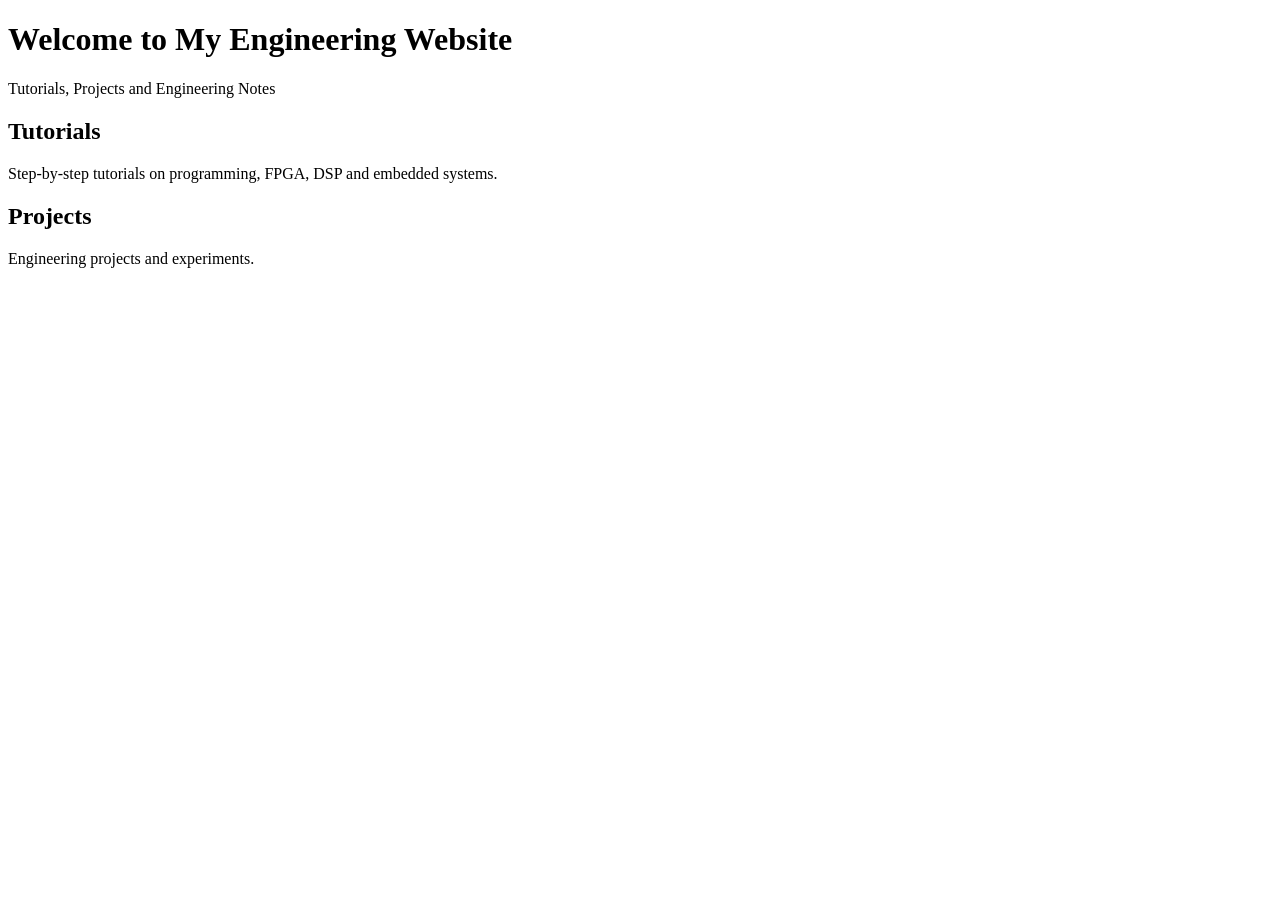
==== index.html @ 35a6f6f3 "Create index.html" ====
<!DOCTYPE html>
<html>

<head>
    <title>My Engineering Website</title>
</head>

<body>

    <h1>Welcome to My Engineering Website</h1>

    <p>
        Tutorials, Projects and Engineering Notes
    </p>

    <h2>Tutorials</h2>

    <p>
        Step-by-step tutorials on programming,
        FPGA, DSP and embedded systems.
    </p>

    <h2>Projects</h2>

    <p>
        Engineering projects and experiments.
    </p>

</body>

</html>
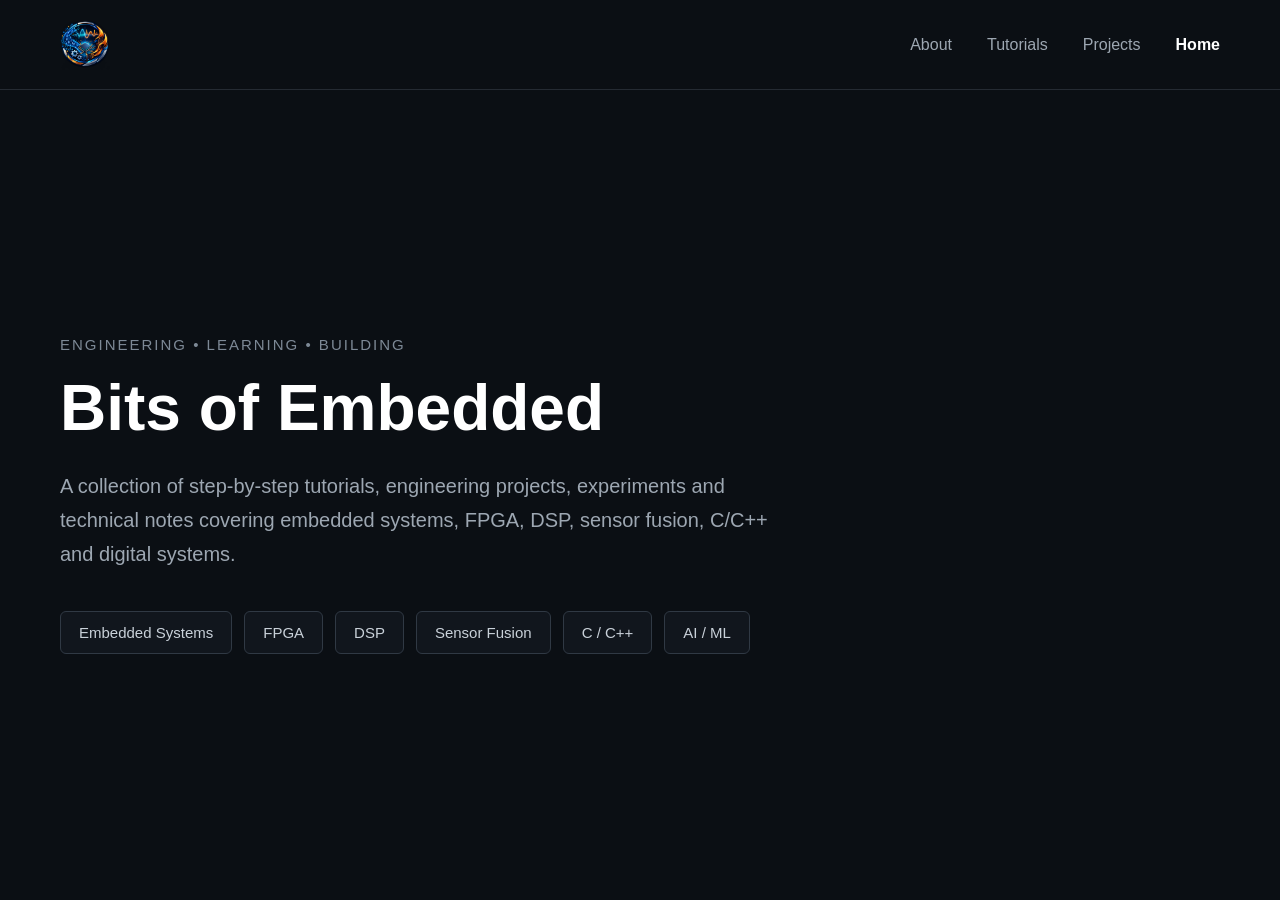
==== commit 03f2b933: "Update index.html" ====
--- a/index.html
+++ b/index.html
@@ -1,30 +1,514 @@
 <!DOCTYPE html>
-<html>
+<html lang="en">
 
 <head>
-    <title>My Engineering Website</title>
+
+    <!-- Basic page information -->
+    <meta charset="UTF-8">
+
+    <!-- Makes the website responsive on phones/tablets -->
+    <meta name="viewport" content="width=device-width, initial-scale=1.0">
+
+    <!-- Browser tab title -->
+    <title>Bits of Embedded</title>
+
+
+    <style>
+
+        /* =========================================
+           RESET
+           ========================================= */
+
+        * {
+            margin: 0;
+            padding: 0;
+            box-sizing: border-box;
+        }
+
+
+        /* =========================================
+           BODY
+           ========================================= */
+
+        body {
+
+            font-family: Arial, Helvetica, sans-serif;
+
+            background-color: #0b0f14;
+
+            color: #e6edf3;
+
+            min-height: 100vh;
+        }
+
+
+        /* =========================================
+           HEADER
+           ========================================= */
+
+        header {
+
+            width: 100%;
+
+            height: 90px;
+
+            display: flex;
+
+            align-items: center;
+
+            justify-content: space-between;
+
+            padding: 0 60px;
+
+            background-color: #0b0f14;
+
+            border-bottom: 1px solid #252b33;
+        }
+
+
+        /* =========================================
+           LOGO
+           ========================================= */
+
+        .logo {
+
+            display: flex;
+
+            align-items: center;
+        }
+
+
+        .logo img {
+
+            height: 50px;
+
+            width: auto;
+
+            display: block;
+        }
+
+
+        /* =========================================
+           NAVIGATION
+           ========================================= */
+
+        nav {
+
+            display: flex;
+
+            align-items: center;
+
+            gap: 35px;
+        }
+
+
+        nav a {
+
+            text-decoration: none;
+
+            color: #9da7b2;
+
+            font-size: 16px;
+
+            font-weight: 500;
+
+            transition: color 0.2s ease;
+        }
+
+
+        /* Navigation hover */
+
+        nav a:hover {
+
+            color: #ffffff;
+        }
+
+
+        /* Current page */
+
+        nav a.active {
+
+            color: #ffffff;
+
+            font-weight: 600;
+        }
+
+
+        /* =========================================
+           HOME SECTION
+           ========================================= */
+
+        .home {
+
+            min-height: calc(100vh - 90px);
+
+            display: flex;
+
+            align-items: center;
+
+            padding: 80px 60px;
+        }
+
+
+        /* =========================================
+           HOME CONTENT
+           ========================================= */
+
+        .home-content {
+
+            max-width: 900px;
+        }
+
+
+        /* =========================================
+           SMALL INTRO TEXT
+           ========================================= */
+
+        .welcome {
+
+            font-size: 15px;
+
+            letter-spacing: 2px;
+
+            text-transform: uppercase;
+
+            color: #7d8996;
+
+            margin-bottom: 20px;
+        }
+
+
+        /* =========================================
+           MAIN TITLE
+           ========================================= */
+
+        .home h1 {
+
+            font-size: 64px;
+
+            line-height: 1.1;
+
+            color: #ffffff;
+
+            margin-bottom: 25px;
+        }
+
+
+        /* =========================================
+           DESCRIPTION
+           ========================================= */
+
+        .home-description {
+
+            max-width: 720px;
+
+            font-size: 20px;
+
+            line-height: 1.7;
+
+            color: #9da7b2;
+
+            margin-bottom: 40px;
+        }
+
+
+        /* =========================================
+           TOPIC SECTION
+           ========================================= */
+
+        .topics {
+
+            display: flex;
+
+            flex-wrap: wrap;
+
+            gap: 12px;
+        }
+
+
+        /* =========================================
+           TOPIC CARDS
+           ========================================= */
+
+        .topic {
+
+            padding: 12px 18px;
+
+            border: 1px solid #303944;
+
+            border-radius: 6px;
+
+            background-color: #11161d;
+
+            color: #c9d1d9;
+
+            font-size: 15px;
+
+            transition:
+                border-color 0.2s ease,
+                background-color 0.2s ease;
+        }
+
+
+        /* Topic hover */
+
+        .topic:hover {
+
+            border-color: #596575;
+
+            background-color: #161d26;
+        }
+
+
+        /* =========================================
+           MOBILE / TABLET
+           ========================================= */
+
+        @media (max-width: 768px) {
+
+
+            /* Header */
+
+            header {
+
+                height: auto;
+
+                padding: 25px;
+
+                flex-direction: column;
+
+                gap: 25px;
+            }
+
+
+            /* Logo */
+
+            .logo img {
+
+                height: 45px;
+            }
+
+
+            /* Navigation */
+
+            nav {
+
+                gap: 20px;
+
+                flex-wrap: wrap;
+
+                justify-content: center;
+            }
+
+
+            nav a {
+
+                font-size: 15px;
+            }
+
+
+            /* Home */
+
+            .home {
+
+                min-height: calc(100vh - 150px);
+
+                padding: 60px 25px;
+
+                align-items: flex-start;
+            }
+
+
+            /* Main heading */
+
+            .home h1 {
+
+                font-size: 44px;
+            }
+
+
+            /* Description */
+
+            .home-description {
+
+                font-size: 17px;
+            }
+
+        }
+
+
+    </style>
+
 </head>
 
+
 <body>
 
-    <h1>Welcome to My Engineering Website</h1>
-
-    <p>
-        Tutorials, Projects and Engineering Notes
-    </p>
-
-    <h2>Tutorials</h2>
-
-    <p>
-        Step-by-step tutorials on programming,
-        FPGA, DSP and embedded systems.
-    </p>
-
-    <h2>Projects</h2>
-
-    <p>
-        Engineering projects and experiments.
-    </p>
+
+    <!-- =========================================
+         HEADER
+         ========================================= -->
+
+    <header>
+
+
+        <!-- =====================================
+             LOGO
+             ===================================== -->
+
+        <div class="logo">
+
+            <!--
+                logo.png is in the same folder
+                as index.html
+            -->
+
+            <img
+                src="logo.png"
+                alt="Bits of Embedded Logo"
+            >
+
+        </div>
+
+
+
+        <!-- =====================================
+             NAVIGATION
+             ===================================== -->
+
+        <nav>
+
+            <!-- About -->
+            <a href="about.html">
+                About
+            </a>
+
+
+            <!-- Tutorials -->
+            <a href="tutorials.html">
+                Tutorials
+            </a>
+
+
+            <!-- Projects -->
+            <a href="projects.html">
+                Projects
+            </a>
+
+
+            <!-- Home -->
+            <a href="index.html" class="active">
+                Home
+            </a>
+
+        </nav>
+
+
+    </header>
+
+
+
+    <!-- =========================================
+         HOME PAGE
+         ========================================= -->
+
+    <main class="home">
+
+
+        <div class="home-content">
+
+
+            <!-- Small introduction -->
+
+            <div class="welcome">
+
+                ENGINEERING • LEARNING • BUILDING
+
+            </div>
+
+
+
+            <!-- Main title -->
+
+            <h1>
+
+                Bits of Embedded
+
+            </h1>
+
+
+
+            <!-- Description -->
+
+            <p class="home-description">
+
+                A collection of step-by-step tutorials,
+                engineering projects, experiments and
+                technical notes covering embedded systems,
+                FPGA, DSP, sensor fusion, C/C++ and
+                digital systems.
+
+            </p>
+
+
+
+            <!-- =====================================
+                 TOPICS
+                 ===================================== -->
+
+            <div class="topics">
+
+
+                <div class="topic">
+
+                    Embedded Systems
+
+                </div>
+
+
+                <div class="topic">
+
+                    FPGA
+
+                </div>
+
+
+                <div class="topic">
+
+                    DSP
+
+                </div>
+
+
+                <div class="topic">
+
+                    Sensor Fusion
+
+                </div>
+
+
+                <div class="topic">
+
+                    C / C++
+
+                </div>
+
+
+                <div class="topic">
+
+                    AI / ML
+
+                </div>
+
+
+            </div>
+
+
+        </div>
+
+
+    </main>
+
 
 </body>
 
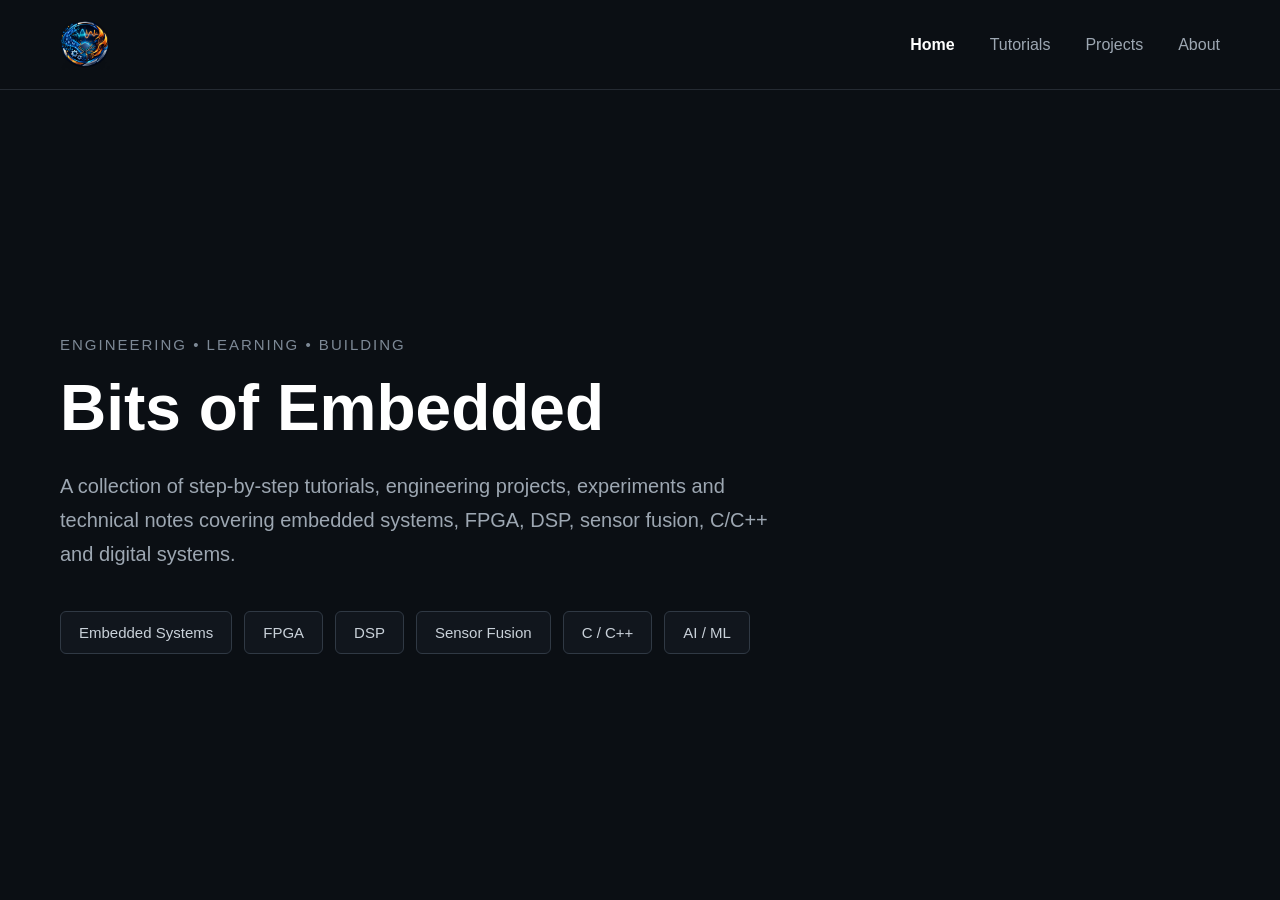
==== commit 0e5a7ddb: "Update index.html" ====
--- a/index.html
+++ b/index.html
@@ -378,27 +378,33 @@
 
         <nav>
 
-            <!-- About -->
-            <a href="about.html">
-                About
+
+
+
+
+
+
+
+
+
+            <!-- Home -->
+            <a href="index.html" class="active">
+                Home
             </a>
-
 
             <!-- Tutorials -->
             <a href="tutorials.html">
                 Tutorials
             </a>
 
-
             <!-- Projects -->
             <a href="projects.html">
                 Projects
             </a>
 
-
-            <!-- Home -->
-            <a href="index.html" class="active">
-                Home
+            <!-- About -->
+            <a href="about.html">
+                About
             </a>
 
         </nav>
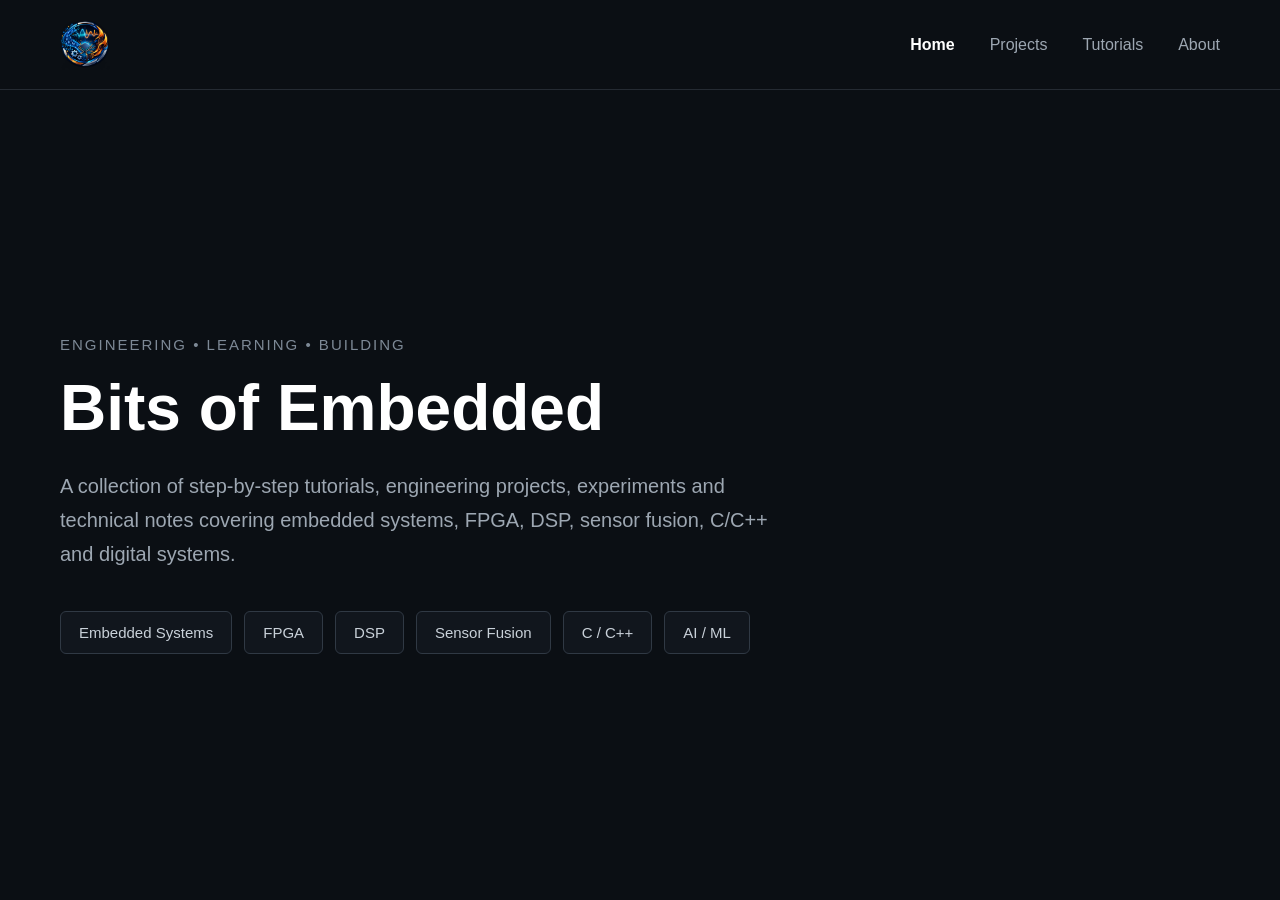
==== commit 22cf6111: "Update index.html" ====
--- a/index.html
+++ b/index.html
@@ -378,29 +378,23 @@
 
         <nav>
 
-
-
-
-
-
-
-
-
-
             <!-- Home -->
             <a href="index.html" class="active">
                 Home
             </a>
 
+
+            <!-- Projects -->
+            <a href="projects.html">
+                Projects
+            </a>
+
+
             <!-- Tutorials -->
             <a href="tutorials.html">
                 Tutorials
             </a>
 
-            <!-- Projects -->
-            <a href="projects.html">
-                Projects
-            </a>
 
             <!-- About -->
             <a href="about.html">
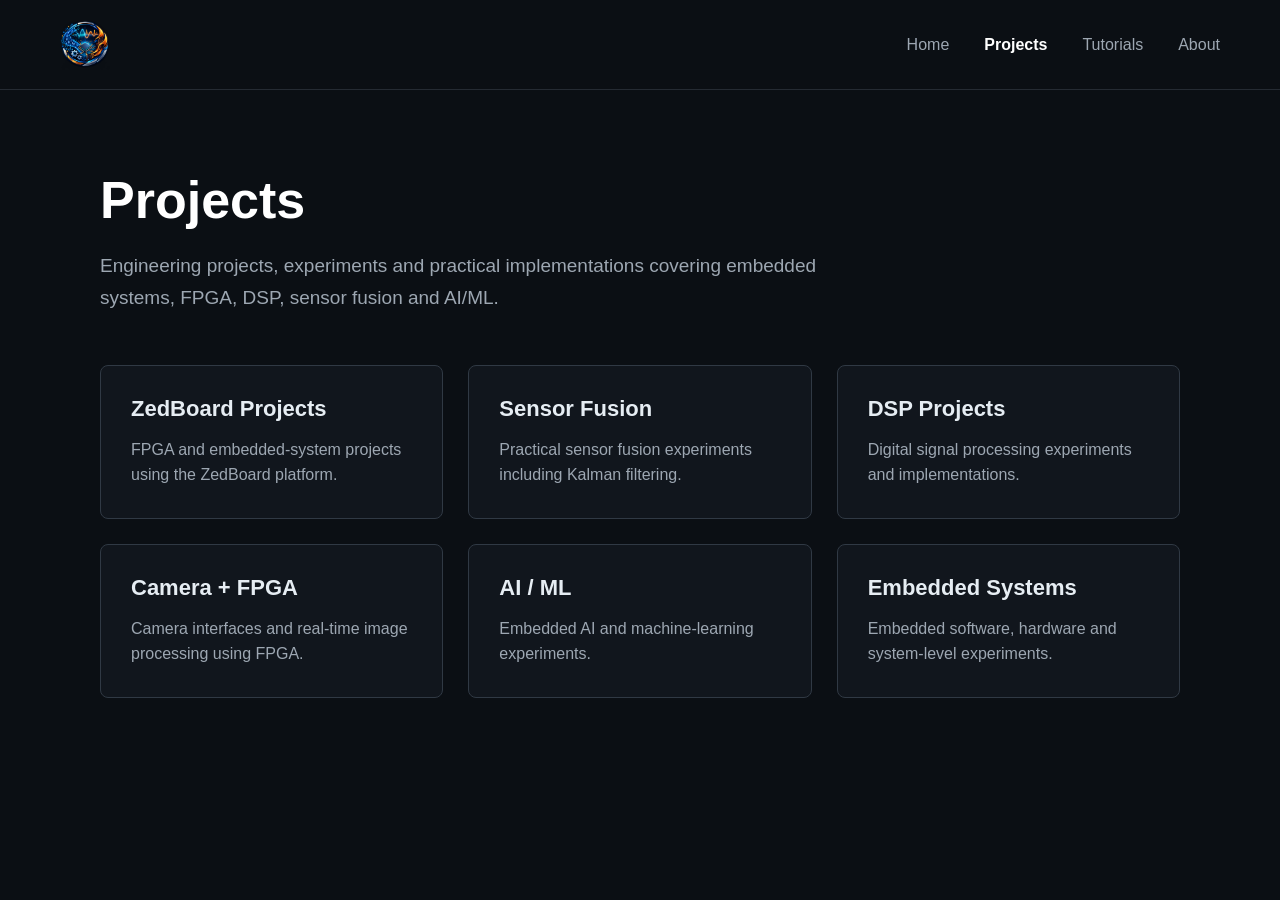
==== commit 4ff11f77: "Update index.html" ====
--- a/index.html
+++ b/index.html
@@ -3,21 +3,13 @@
 
 <head>
 
-    <!-- Basic page information -->
     <meta charset="UTF-8">
 
-    <!-- Makes the website responsive on phones/tablets -->
     <meta name="viewport" content="width=device-width, initial-scale=1.0">
 
-    <!-- Browser tab title -->
-    <title>Bits of Embedded</title>
-
+    <title>Projects | Bits of Embedded</title>
 
     <style>
-
-        /* =========================================
-           RESET
-           ========================================= */
 
         * {
             margin: 0;
@@ -25,317 +17,134 @@
             box-sizing: border-box;
         }
 
-
-        /* =========================================
-           BODY
-           ========================================= */
-
         body {
-
             font-family: Arial, Helvetica, sans-serif;
-
             background-color: #0b0f14;
-
             color: #e6edf3;
-
             min-height: 100vh;
         }
 
-
-        /* =========================================
-           HEADER
-           ========================================= */
-
         header {
-
             width: 100%;
-
             height: 90px;
 
             display: flex;
-
             align-items: center;
-
             justify-content: space-between;
 
             padding: 0 60px;
 
-            background-color: #0b0f14;
-
             border-bottom: 1px solid #252b33;
         }
 
-
-        /* =========================================
-           LOGO
-           ========================================= */
-
-        .logo {
-
+        .logo img {
+            height: 50px;
+            width: auto;
+            display: block;
+        }
+
+        nav {
             display: flex;
-
             align-items: center;
-        }
-
-
-        .logo img {
-
-            height: 50px;
-
-            width: auto;
-
-            display: block;
-        }
-
-
-        /* =========================================
-           NAVIGATION
-           ========================================= */
-
-        nav {
-
-            display: flex;
-
-            align-items: center;
-
             gap: 35px;
         }
 
-
         nav a {
-
             text-decoration: none;
-
             color: #9da7b2;
-
             font-size: 16px;
-
             font-weight: 500;
-
-            transition: color 0.2s ease;
-        }
-
-
-        /* Navigation hover */
+        }
 
         nav a:hover {
-
             color: #ffffff;
         }
 
-
-        /* Current page */
-
         nav a.active {
-
             color: #ffffff;
-
             font-weight: 600;
         }
 
-
-        /* =========================================
-           HOME SECTION
-           ========================================= */
-
-        .home {
-
-            min-height: calc(100vh - 90px);
-
-            display: flex;
-
-            align-items: center;
-
+        .page {
             padding: 80px 60px;
-        }
-
-
-        /* =========================================
-           HOME CONTENT
-           ========================================= */
-
-        .home-content {
-
-            max-width: 900px;
-        }
-
-
-        /* =========================================
-           SMALL INTRO TEXT
-           ========================================= */
-
-        .welcome {
-
-            font-size: 15px;
-
-            letter-spacing: 2px;
-
-            text-transform: uppercase;
-
-            color: #7d8996;
-
+            max-width: 1200px;
+            margin: auto;
+        }
+
+        .page h1 {
+            font-size: 52px;
             margin-bottom: 20px;
-        }
-
-
-        /* =========================================
-           MAIN TITLE
-           ========================================= */
-
-        .home h1 {
-
-            font-size: 64px;
-
-            line-height: 1.1;
-
             color: #ffffff;
-
-            margin-bottom: 25px;
-        }
-
-
-        /* =========================================
-           DESCRIPTION
-           ========================================= */
-
-        .home-description {
-
-            max-width: 720px;
-
-            font-size: 20px;
-
+        }
+
+        .page-intro {
+            color: #9da7b2;
+            font-size: 19px;
             line-height: 1.7;
-
+            max-width: 750px;
+            margin-bottom: 50px;
+        }
+
+        .projects {
+            display: grid;
+            grid-template-columns: repeat(3, 1fr);
+            gap: 25px;
+        }
+
+        .project {
+            padding: 30px;
+
+            background-color: #11161d;
+
+            border: 1px solid #303944;
+
+            border-radius: 8px;
+
+            transition: 0.2s;
+        }
+
+        .project:hover {
+            border-color: #596575;
+            transform: translateY(-3px);
+        }
+
+        .project h2 {
+            font-size: 22px;
+            margin-bottom: 15px;
+        }
+
+        .project p {
             color: #9da7b2;
-
-            margin-bottom: 40px;
-        }
-
-
-        /* =========================================
-           TOPIC SECTION
-           ========================================= */
-
-        .topics {
-
-            display: flex;
-
-            flex-wrap: wrap;
-
-            gap: 12px;
-        }
-
-
-        /* =========================================
-           TOPIC CARDS
-           ========================================= */
-
-        .topic {
-
-            padding: 12px 18px;
-
-            border: 1px solid #303944;
-
-            border-radius: 6px;
-
-            background-color: #11161d;
-
-            color: #c9d1d9;
-
-            font-size: 15px;
-
-            transition:
-                border-color 0.2s ease,
-                background-color 0.2s ease;
-        }
-
-
-        /* Topic hover */
-
-        .topic:hover {
-
-            border-color: #596575;
-
-            background-color: #161d26;
-        }
-
-
-        /* =========================================
-           MOBILE / TABLET
-           ========================================= */
-
-        @media (max-width: 768px) {
-
-
-            /* Header */
+            line-height: 1.6;
+        }
+
+        @media (max-width: 800px) {
 
             header {
-
                 height: auto;
-
                 padding: 25px;
-
                 flex-direction: column;
-
                 gap: 25px;
             }
 
-
-            /* Logo */
-
-            .logo img {
-
-                height: 45px;
-            }
-
-
-            /* Navigation */
-
             nav {
-
                 gap: 20px;
-
                 flex-wrap: wrap;
-
                 justify-content: center;
             }
 
-
-            nav a {
-
-                font-size: 15px;
-            }
-
-
-            /* Home */
-
-            .home {
-
-                min-height: calc(100vh - 150px);
-
-                padding: 60px 25px;
-
-                align-items: flex-start;
-            }
-
-
-            /* Main heading */
-
-            .home h1 {
-
-                font-size: 44px;
-            }
-
-
-            /* Description */
-
-            .home-description {
-
-                font-size: 17px;
-            }
-
-        }
-
+            .page {
+                padding: 50px 25px;
+            }
+
+            .page h1 {
+                font-size: 42px;
+            }
+
+            .projects {
+                grid-template-columns: 1fr;
+            }
+        }
 
     </style>
 
@@ -345,169 +154,147 @@
 <body>
 
 
-    <!-- =========================================
-         HEADER
-         ========================================= -->
-
-    <header>
-
-
-        <!-- =====================================
-             LOGO
-             ===================================== -->
-
-        <div class="logo">
-
-            <!--
-                logo.png is in the same folder
-                as index.html
-            -->
-
-            <img
-                src="logo.png"
-                alt="Bits of Embedded Logo"
-            >
-
-        </div>
-
-
-
-        <!-- =====================================
-             NAVIGATION
-             ===================================== -->
-
-        <nav>
-
-            <!-- Home -->
-            <a href="index.html" class="active">
-                Home
-            </a>
-
-
-            <!-- Projects -->
-            <a href="projects.html">
-                Projects
-            </a>
-
-
-            <!-- Tutorials -->
-            <a href="tutorials.html">
-                Tutorials
-            </a>
-
-
-            <!-- About -->
-            <a href="about.html">
-                About
-            </a>
-
-        </nav>
-
-
-    </header>
-
-
-
-    <!-- =========================================
-         HOME PAGE
-         ========================================= -->
-
-    <main class="home">
-
-
-        <div class="home-content">
-
-
-            <!-- Small introduction -->
-
-            <div class="welcome">
-
-                ENGINEERING • LEARNING • BUILDING
-
-            </div>
-
-
-
-            <!-- Main title -->
-
-            <h1>
-
-                Bits of Embedded
-
-            </h1>
-
-
-
-            <!-- Description -->
-
-            <p class="home-description">
-
-                A collection of step-by-step tutorials,
-                engineering projects, experiments and
-                technical notes covering embedded systems,
-                FPGA, DSP, sensor fusion, C/C++ and
-                digital systems.
-
-            </p>
-
-
-
-            <!-- =====================================
-                 TOPICS
-                 ===================================== -->
-
-            <div class="topics">
-
-
-                <div class="topic">
-
-                    Embedded Systems
-
-                </div>
-
-
-                <div class="topic">
-
-                    FPGA
-
-                </div>
-
-
-                <div class="topic">
-
-                    DSP
-
-                </div>
-
-
-                <div class="topic">
-
-                    Sensor Fusion
-
-                </div>
-
-
-                <div class="topic">
-
-                    C / C++
-
-                </div>
-
-
-                <div class="topic">
-
-                    AI / ML
-
-                </div>
-
-
-            </div>
-
-
-        </div>
-
-
-    </main>
+<header>
+
+    <div class="logo">
+
+        <img
+            src="logo.png"
+            alt="Bits of Embedded Logo"
+        >
+
+    </div>
+
+
+    <nav>
+
+        <a href="index.html">
+            Home
+        </a>
+
+        <a href="projects.html" class="active">
+            Projects
+        </a>
+
+        <a href="tutorials.html">
+            Tutorials
+        </a>
+
+        <a href="about.html">
+            About
+        </a>
+
+    </nav>
+
+</header>
+
+
+
+<main class="page">
+
+    <h1>
+        Projects
+    </h1>
+
+    <p class="page-intro">
+
+        Engineering projects, experiments and practical
+        implementations covering embedded systems,
+        FPGA, DSP, sensor fusion and AI/ML.
+
+    </p>
+
+
+    <section class="projects">
+
+
+        <div class="project">
+
+            <h2>
+                ZedBoard Projects
+            </h2>
+
+            <p>
+                FPGA and embedded-system projects using
+                the ZedBoard platform.
+            </p>
+
+        </div>
+
+
+        <div class="project">
+
+            <h2>
+                Sensor Fusion
+            </h2>
+
+            <p>
+                Practical sensor fusion experiments
+                including Kalman filtering.
+            </p>
+
+        </div>
+
+
+        <div class="project">
+
+            <h2>
+                DSP Projects
+            </h2>
+
+            <p>
+                Digital signal processing experiments
+                and implementations.
+            </p>
+
+        </div>
+
+
+        <div class="project">
+
+            <h2>
+                Camera + FPGA
+            </h2>
+
+            <p>
+                Camera interfaces and real-time image
+                processing using FPGA.
+            </p>
+
+        </div>
+
+
+        <div class="project">
+
+            <h2>
+                AI / ML
+            </h2>
+
+            <p>
+                Embedded AI and machine-learning
+                experiments.
+            </p>
+
+        </div>
+
+
+        <div class="project">
+
+            <h2>
+                Embedded Systems
+            </h2>
+
+            <p>
+                Embedded software, hardware and
+                system-level experiments.
+            </p>
+
+        </div>
+
+
+    </section>
+
+</main>
 
 
 </body>
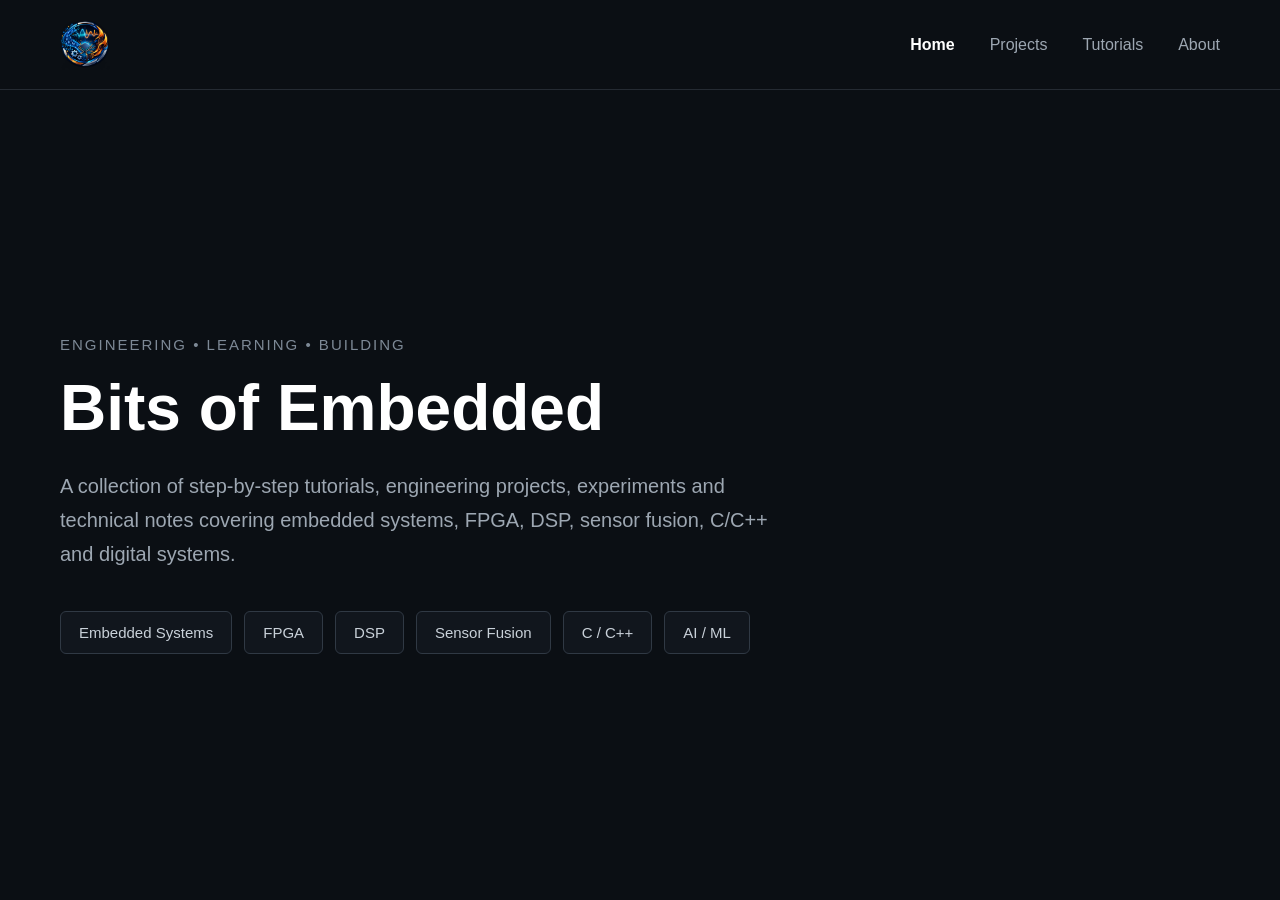
==== commit 5cf9ff09: "Update index.html" ====
--- a/index.html
+++ b/index.html
@@ -7,9 +7,14 @@
 
     <meta name="viewport" content="width=device-width, initial-scale=1.0">
 
-    <title>Projects | Bits of Embedded</title>
+    <title>Bits of Embedded</title>
+
 
     <style>
+
+        /* =========================================
+           RESET
+           ========================================= */
 
         * {
             margin: 0;
@@ -17,133 +22,275 @@
             box-sizing: border-box;
         }
 
+
+        /* =========================================
+           BODY
+           ========================================= */
+
         body {
             font-family: Arial, Helvetica, sans-serif;
+
             background-color: #0b0f14;
+
             color: #e6edf3;
+
             min-height: 100vh;
         }
+
+
+        /* =========================================
+           HEADER
+           ========================================= */
 
         header {
             width: 100%;
+
             height: 90px;
 
             display: flex;
+
             align-items: center;
+
             justify-content: space-between;
 
             padding: 0 60px;
 
+            background-color: #0b0f14;
+
             border-bottom: 1px solid #252b33;
         }
+
+
+        /* =========================================
+           LOGO
+           ========================================= */
+
+        .logo {
+            display: flex;
+
+            align-items: center;
+        }
+
 
         .logo img {
             height: 50px;
+
             width: auto;
+
             display: block;
         }
+
+
+        /* =========================================
+           NAVIGATION
+           ========================================= */
 
         nav {
             display: flex;
+
             align-items: center;
+
             gap: 35px;
         }
+
 
         nav a {
             text-decoration: none;
+
             color: #9da7b2;
+
             font-size: 16px;
+
             font-weight: 500;
-        }
+
+            transition: color 0.2s ease;
+        }
+
 
         nav a:hover {
             color: #ffffff;
         }
 
+
+        /* Active Home */
+
         nav a.active {
             color: #ffffff;
+
             font-weight: 600;
         }
 
-        .page {
+
+        /* =========================================
+           HOME SECTION
+           ========================================= */
+
+        .home {
+            min-height: calc(100vh - 90px);
+
+            display: flex;
+
+            align-items: center;
+
             padding: 80px 60px;
-            max-width: 1200px;
-            margin: auto;
-        }
-
-        .page h1 {
-            font-size: 52px;
+        }
+
+
+        /* =========================================
+           HOME CONTENT
+           ========================================= */
+
+        .home-content {
+            max-width: 900px;
+        }
+
+
+        /* =========================================
+           SMALL INTRODUCTION
+           ========================================= */
+
+        .welcome {
+            font-size: 15px;
+
+            letter-spacing: 2px;
+
+            text-transform: uppercase;
+
+            color: #7d8996;
+
             margin-bottom: 20px;
+        }
+
+
+        /* =========================================
+           MAIN TITLE
+           ========================================= */
+
+        .home h1 {
+            font-size: 64px;
+
+            line-height: 1.1;
+
             color: #ffffff;
-        }
-
-        .page-intro {
+
+            margin-bottom: 25px;
+        }
+
+
+        /* =========================================
+           DESCRIPTION
+           ========================================= */
+
+        .home-description {
+            max-width: 720px;
+
+            font-size: 20px;
+
+            line-height: 1.7;
+
             color: #9da7b2;
-            font-size: 19px;
-            line-height: 1.7;
-            max-width: 750px;
-            margin-bottom: 50px;
-        }
-
-        .projects {
-            display: grid;
-            grid-template-columns: repeat(3, 1fr);
-            gap: 25px;
-        }
-
-        .project {
-            padding: 30px;
+
+            margin-bottom: 40px;
+        }
+
+
+        /* =========================================
+           TOPICS
+           ========================================= */
+
+        .topics {
+            display: flex;
+
+            flex-wrap: wrap;
+
+            gap: 12px;
+        }
+
+
+        /* =========================================
+           TOPIC CARDS
+           ========================================= */
+
+        .topic {
+            padding: 12px 18px;
+
+            border: 1px solid #303944;
+
+            border-radius: 6px;
 
             background-color: #11161d;
 
-            border: 1px solid #303944;
-
-            border-radius: 8px;
-
-            transition: 0.2s;
-        }
-
-        .project:hover {
+            color: #c9d1d9;
+
+            font-size: 15px;
+
+            transition:
+                border-color 0.2s ease,
+                background-color 0.2s ease;
+        }
+
+
+        .topic:hover {
             border-color: #596575;
-            transform: translateY(-3px);
-        }
-
-        .project h2 {
-            font-size: 22px;
-            margin-bottom: 15px;
-        }
-
-        .project p {
-            color: #9da7b2;
-            line-height: 1.6;
-        }
-
-        @media (max-width: 800px) {
+
+            background-color: #161d26;
+        }
+
+
+        /* =========================================
+           MOBILE / TABLET
+           ========================================= */
+
+        @media (max-width: 768px) {
 
             header {
                 height: auto;
+
                 padding: 25px;
+
                 flex-direction: column;
+
                 gap: 25px;
             }
+
+
+            .logo img {
+                height: 45px;
+            }
+
 
             nav {
                 gap: 20px;
+
                 flex-wrap: wrap;
+
                 justify-content: center;
             }
 
-            .page {
-                padding: 50px 25px;
-            }
-
-            .page h1 {
-                font-size: 42px;
-            }
-
-            .projects {
-                grid-template-columns: 1fr;
-            }
+
+            nav a {
+                font-size: 15px;
+            }
+
+
+            .home {
+                min-height: calc(100vh - 150px);
+
+                padding: 60px 25px;
+
+                align-items: flex-start;
+            }
+
+
+            .home h1 {
+                font-size: 44px;
+            }
+
+
+            .home-description {
+                font-size: 17px;
+            }
+
         }
 
     </style>
@@ -154,147 +301,149 @@
 <body>
 
 
-<header>
-
-    <div class="logo">
-
-        <img
-            src="logo.png"
-            alt="Bits of Embedded Logo"
-        >
-
-    </div>
-
-
-    <nav>
-
-        <a href="index.html">
-            Home
-        </a>
-
-        <a href="projects.html" class="active">
-            Projects
-        </a>
-
-        <a href="tutorials.html">
-            Tutorials
-        </a>
-
-        <a href="about.html">
-            About
-        </a>
-
-    </nav>
-
-</header>
-
-
-
-<main class="page">
-
-    <h1>
-        Projects
-    </h1>
-
-    <p class="page-intro">
-
-        Engineering projects, experiments and practical
-        implementations covering embedded systems,
-        FPGA, DSP, sensor fusion and AI/ML.
-
-    </p>
-
-
-    <section class="projects">
-
-
-        <div class="project">
-
-            <h2>
-                ZedBoard Projects
-            </h2>
-
-            <p>
-                FPGA and embedded-system projects using
-                the ZedBoard platform.
+    <!-- =========================================
+         HEADER
+         ========================================= -->
+
+    <header>
+
+
+        <!-- LOGO -->
+
+        <div class="logo">
+
+            <img
+                src="logo.png"
+                alt="Bits of Embedded Logo"
+            >
+
+        </div>
+
+
+        <!-- NAVIGATION -->
+
+        <nav>
+
+            <!-- HOME -->
+
+            <a
+                href="index.html"
+                class="active"
+            >
+                Home
+            </a>
+
+
+            <!-- PROJECTS -->
+
+            <a href="projects.html">
+                Projects
+            </a>
+
+
+            <!-- TUTORIALS -->
+
+            <a href="tutorials.html">
+                Tutorials
+            </a>
+
+
+            <!-- ABOUT -->
+
+            <a href="about.html">
+                About
+            </a>
+
+        </nav>
+
+    </header>
+
+
+    <!-- =========================================
+         HOME PAGE
+         ========================================= -->
+
+    <main class="home">
+
+
+        <div class="home-content">
+
+
+            <!-- INTRODUCTION -->
+
+            <div class="welcome">
+
+                ENGINEERING • LEARNING • BUILDING
+
+            </div>
+
+
+            <!-- MAIN TITLE -->
+
+            <h1>
+
+                Bits of Embedded
+
+            </h1>
+
+
+            <!-- DESCRIPTION -->
+
+            <p class="home-description">
+
+                A collection of step-by-step tutorials,
+                engineering projects, experiments and
+                technical notes covering embedded systems,
+                FPGA, DSP, sensor fusion, C/C++ and
+                digital systems.
+
             </p>
 
+
+            <!-- =====================================
+                 TOPICS
+                 ===================================== -->
+
+            <div class="topics">
+
+
+                <div class="topic">
+                    Embedded Systems
+                </div>
+
+
+                <div class="topic">
+                    FPGA
+                </div>
+
+
+                <div class="topic">
+                    DSP
+                </div>
+
+
+                <div class="topic">
+                    Sensor Fusion
+                </div>
+
+
+                <div class="topic">
+                    C / C++
+                </div>
+
+
+                <div class="topic">
+                    AI / ML
+                </div>
+
+
+            </div>
+
+
         </div>
 
 
-        <div class="project">
-
-            <h2>
-                Sensor Fusion
-            </h2>
-
-            <p>
-                Practical sensor fusion experiments
-                including Kalman filtering.
-            </p>
-
-        </div>
-
-
-        <div class="project">
-
-            <h2>
-                DSP Projects
-            </h2>
-
-            <p>
-                Digital signal processing experiments
-                and implementations.
-            </p>
-
-        </div>
-
-
-        <div class="project">
-
-            <h2>
-                Camera + FPGA
-            </h2>
-
-            <p>
-                Camera interfaces and real-time image
-                processing using FPGA.
-            </p>
-
-        </div>
-
-
-        <div class="project">
-
-            <h2>
-                AI / ML
-            </h2>
-
-            <p>
-                Embedded AI and machine-learning
-                experiments.
-            </p>
-
-        </div>
-
-
-        <div class="project">
-
-            <h2>
-                Embedded Systems
-            </h2>
-
-            <p>
-                Embedded software, hardware and
-                system-level experiments.
-            </p>
-
-        </div>
-
-
-    </section>
-
-</main>
+    </main>
 
 
 </body>
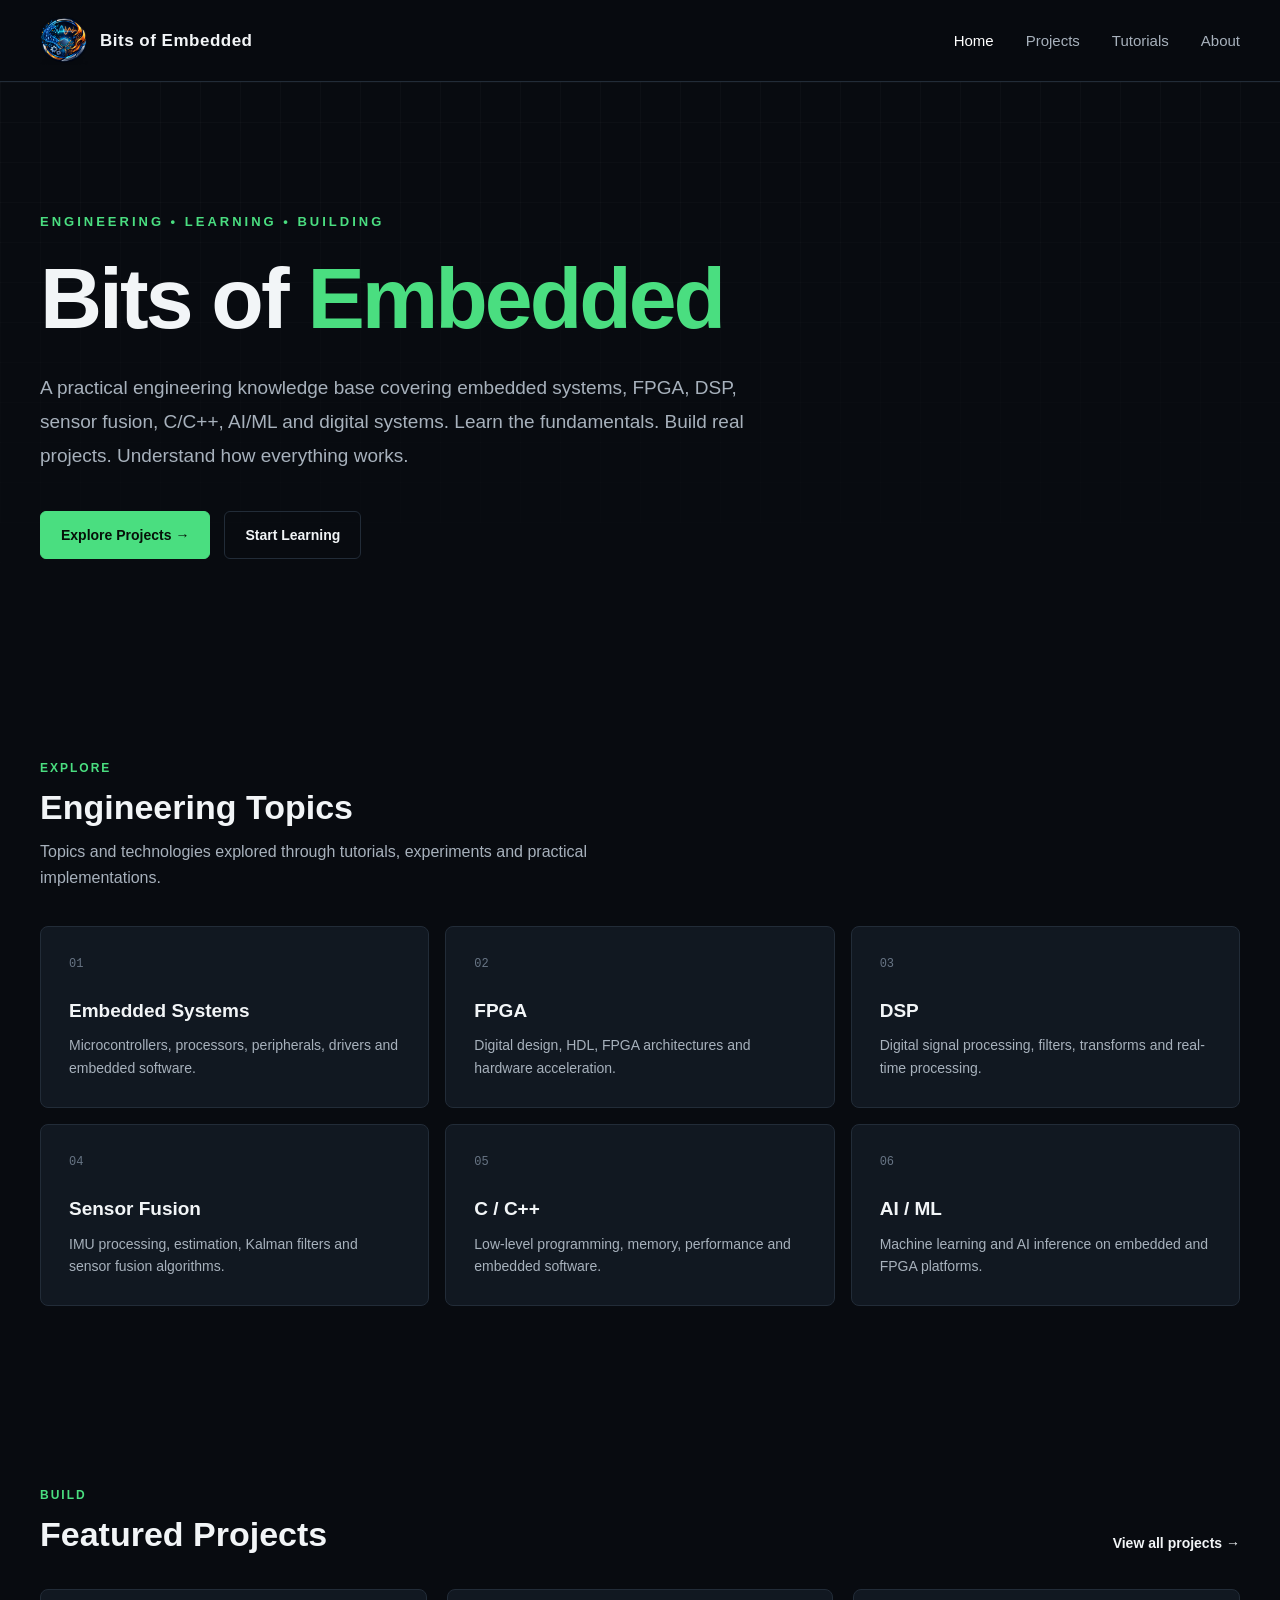
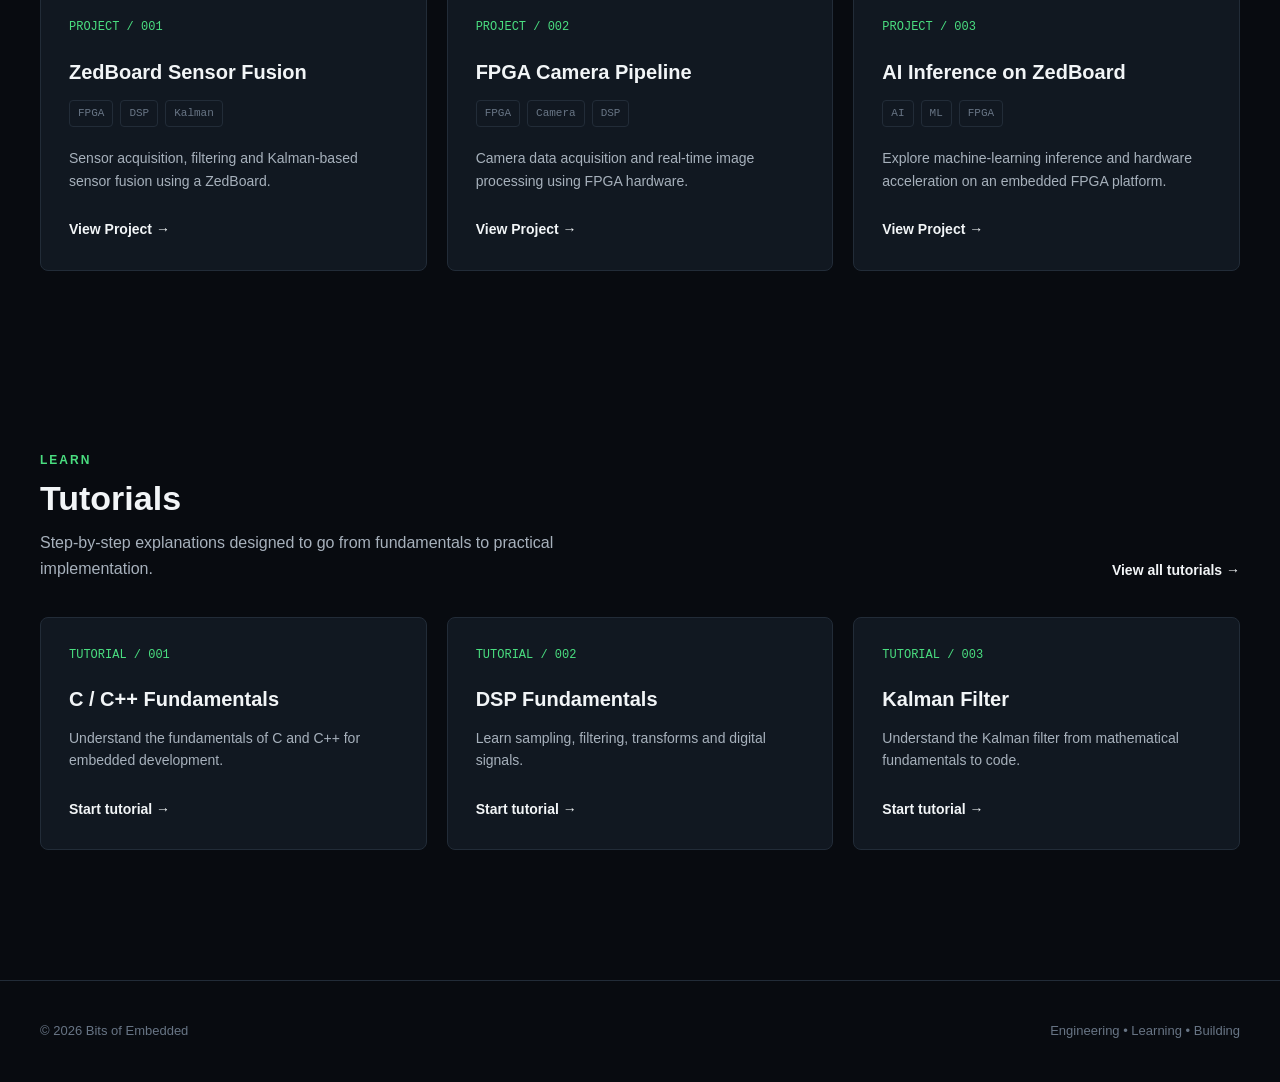
==== commit 12d57414: "Build new website structure and theme" ====
--- a/index.html
+++ b/index.html
@@ -1,299 +1,22 @@
 <!DOCTYPE html>
+
 <html lang="en">
 
 <head>
 
     <meta charset="UTF-8">
 
-    <meta name="viewport" content="width=device-width, initial-scale=1.0">
+    <meta
+        name="viewport"
+        content="width=device-width, initial-scale=1.0"
+    >
 
     <title>Bits of Embedded</title>
 
-
-    <style>
-
-        /* =========================================
-           RESET
-           ========================================= */
-
-        * {
-            margin: 0;
-            padding: 0;
-            box-sizing: border-box;
-        }
-
-
-        /* =========================================
-           BODY
-           ========================================= */
-
-        body {
-            font-family: Arial, Helvetica, sans-serif;
-
-            background-color: #0b0f14;
-
-            color: #e6edf3;
-
-            min-height: 100vh;
-        }
-
-
-        /* =========================================
-           HEADER
-           ========================================= */
-
-        header {
-            width: 100%;
-
-            height: 90px;
-
-            display: flex;
-
-            align-items: center;
-
-            justify-content: space-between;
-
-            padding: 0 60px;
-
-            background-color: #0b0f14;
-
-            border-bottom: 1px solid #252b33;
-        }
-
-
-        /* =========================================
-           LOGO
-           ========================================= */
-
-        .logo {
-            display: flex;
-
-            align-items: center;
-        }
-
-
-        .logo img {
-            height: 50px;
-
-            width: auto;
-
-            display: block;
-        }
-
-
-        /* =========================================
-           NAVIGATION
-           ========================================= */
-
-        nav {
-            display: flex;
-
-            align-items: center;
-
-            gap: 35px;
-        }
-
-
-        nav a {
-            text-decoration: none;
-
-            color: #9da7b2;
-
-            font-size: 16px;
-
-            font-weight: 500;
-
-            transition: color 0.2s ease;
-        }
-
-
-        nav a:hover {
-            color: #ffffff;
-        }
-
-
-        /* Active Home */
-
-        nav a.active {
-            color: #ffffff;
-
-            font-weight: 600;
-        }
-
-
-        /* =========================================
-           HOME SECTION
-           ========================================= */
-
-        .home {
-            min-height: calc(100vh - 90px);
-
-            display: flex;
-
-            align-items: center;
-
-            padding: 80px 60px;
-        }
-
-
-        /* =========================================
-           HOME CONTENT
-           ========================================= */
-
-        .home-content {
-            max-width: 900px;
-        }
-
-
-        /* =========================================
-           SMALL INTRODUCTION
-           ========================================= */
-
-        .welcome {
-            font-size: 15px;
-
-            letter-spacing: 2px;
-
-            text-transform: uppercase;
-
-            color: #7d8996;
-
-            margin-bottom: 20px;
-        }
-
-
-        /* =========================================
-           MAIN TITLE
-           ========================================= */
-
-        .home h1 {
-            font-size: 64px;
-
-            line-height: 1.1;
-
-            color: #ffffff;
-
-            margin-bottom: 25px;
-        }
-
-
-        /* =========================================
-           DESCRIPTION
-           ========================================= */
-
-        .home-description {
-            max-width: 720px;
-
-            font-size: 20px;
-
-            line-height: 1.7;
-
-            color: #9da7b2;
-
-            margin-bottom: 40px;
-        }
-
-
-        /* =========================================
-           TOPICS
-           ========================================= */
-
-        .topics {
-            display: flex;
-
-            flex-wrap: wrap;
-
-            gap: 12px;
-        }
-
-
-        /* =========================================
-           TOPIC CARDS
-           ========================================= */
-
-        .topic {
-            padding: 12px 18px;
-
-            border: 1px solid #303944;
-
-            border-radius: 6px;
-
-            background-color: #11161d;
-
-            color: #c9d1d9;
-
-            font-size: 15px;
-
-            transition:
-                border-color 0.2s ease,
-                background-color 0.2s ease;
-        }
-
-
-        .topic:hover {
-            border-color: #596575;
-
-            background-color: #161d26;
-        }
-
-
-        /* =========================================
-           MOBILE / TABLET
-           ========================================= */
-
-        @media (max-width: 768px) {
-
-            header {
-                height: auto;
-
-                padding: 25px;
-
-                flex-direction: column;
-
-                gap: 25px;
-            }
-
-
-            .logo img {
-                height: 45px;
-            }
-
-
-            nav {
-                gap: 20px;
-
-                flex-wrap: wrap;
-
-                justify-content: center;
-            }
-
-
-            nav a {
-                font-size: 15px;
-            }
-
-
-            .home {
-                min-height: calc(100vh - 150px);
-
-                padding: 60px 25px;
-
-                align-items: flex-start;
-            }
-
-
-            .home h1 {
-                font-size: 44px;
-            }
-
-
-            .home-description {
-                font-size: 17px;
-            }
-
-        }
-
-    </style>
+    <link
+        rel="stylesheet"
+        href="css/style.css"
+    >
 
 </head>
 
@@ -301,30 +24,33 @@
 <body>
 
 
-    <!-- =========================================
-         HEADER
-         ========================================= -->
-
-    <header>
-
-
-        <!-- LOGO -->
-
-        <div class="logo">
+<!-- =====================================================
+     HEADER
+     ===================================================== -->
+
+<header>
+
+    <div class="container header-inner">
+
+
+        <a
+            href="index.html"
+            class="logo"
+        >
 
             <img
                 src="logo.png"
-                alt="Bits of Embedded Logo"
+                alt="Bits of Embedded"
             >
 
-        </div>
-
-
-        <!-- NAVIGATION -->
+            <span class="logo-text">
+                Bits of Embedded
+            </span>
+
+        </a>
+
 
         <nav>
-
-            <!-- HOME -->
 
             <a
                 href="index.html"
@@ -333,119 +59,601 @@
                 Home
             </a>
 
-
-            <!-- PROJECTS -->
-
             <a href="projects.html">
                 Projects
             </a>
 
-
-            <!-- TUTORIALS -->
-
             <a href="tutorials.html">
                 Tutorials
             </a>
 
-
-            <!-- ABOUT -->
-
             <a href="about.html">
                 About
             </a>
 
         </nav>
 
-    </header>
-
-
-    <!-- =========================================
-         HOME PAGE
-         ========================================= -->
-
-    <main class="home">
-
-
-        <div class="home-content">
-
-
-            <!-- INTRODUCTION -->
-
-            <div class="welcome">
+
+    </div>
+
+</header>
+
+
+
+<!-- =====================================================
+     MAIN
+     ===================================================== -->
+
+<main>
+
+
+<!-- =====================================================
+     HERO
+     ===================================================== -->
+
+<section class="hero">
+
+    <div class="container">
+
+        <div class="hero-content">
+
+
+            <div class="eyebrow">
 
                 ENGINEERING • LEARNING • BUILDING
 
             </div>
 
 
-            <!-- MAIN TITLE -->
-
             <h1>
 
-                Bits of Embedded
+                Bits of
+                <span>Embedded</span>
 
             </h1>
 
 
-            <!-- DESCRIPTION -->
-
-            <p class="home-description">
-
-                A collection of step-by-step tutorials,
-                engineering projects, experiments and
-                technical notes covering embedded systems,
-                FPGA, DSP, sensor fusion, C/C++ and
+            <p class="hero-description">
+
+                A practical engineering knowledge base
+                covering embedded systems, FPGA, DSP,
+                sensor fusion, C/C++, AI/ML and
                 digital systems.
 
+                Learn the fundamentals.
+                Build real projects.
+                Understand how everything works.
+
             </p>
 
 
-            <!-- =====================================
-                 TOPICS
-                 ===================================== -->
-
-            <div class="topics">
-
-
-                <div class="topic">
+            <div class="buttons">
+
+                <a
+                    href="projects.html"
+                    class="btn btn-primary"
+                >
+                    Explore Projects →
+                </a>
+
+
+                <a
+                    href="tutorials.html"
+                    class="btn btn-secondary"
+                >
+                    Start Learning
+                </a>
+
+            </div>
+
+
+        </div>
+
+    </div>
+
+</section>
+
+
+
+<!-- =====================================================
+     TOPICS
+     ===================================================== -->
+
+<section class="section">
+
+    <div class="container">
+
+
+        <div class="section-header">
+
+            <div>
+
+                <div class="section-label">
+                    Explore
+                </div>
+
+                <h2 class="section-title">
+                    Engineering Topics
+                </h2>
+
+                <p class="section-description">
+
+                    Topics and technologies explored
+                    through tutorials, experiments and
+                    practical implementations.
+
+                </p>
+
+            </div>
+
+        </div>
+
+
+
+        <div class="topic-grid">
+
+
+            <div class="topic-card">
+
+                <div class="topic-number">
+                    01
+                </div>
+
+                <h3>
                     Embedded Systems
-                </div>
-
-
-                <div class="topic">
+                </h3>
+
+                <p>
+                    Microcontrollers, processors,
+                    peripherals, drivers and
+                    embedded software.
+                </p>
+
+            </div>
+
+
+            <div class="topic-card">
+
+                <div class="topic-number">
+                    02
+                </div>
+
+                <h3>
                     FPGA
-                </div>
-
-
-                <div class="topic">
+                </h3>
+
+                <p>
+                    Digital design, HDL, FPGA
+                    architectures and hardware
+                    acceleration.
+                </p>
+
+            </div>
+
+
+            <div class="topic-card">
+
+                <div class="topic-number">
+                    03
+                </div>
+
+                <h3>
                     DSP
-                </div>
-
-
-                <div class="topic">
+                </h3>
+
+                <p>
+                    Digital signal processing,
+                    filters, transforms and
+                    real-time processing.
+                </p>
+
+            </div>
+
+
+            <div class="topic-card">
+
+                <div class="topic-number">
+                    04
+                </div>
+
+                <h3>
                     Sensor Fusion
-                </div>
-
-
-                <div class="topic">
+                </h3>
+
+                <p>
+                    IMU processing, estimation,
+                    Kalman filters and sensor
+                    fusion algorithms.
+                </p>
+
+            </div>
+
+
+            <div class="topic-card">
+
+                <div class="topic-number">
+                    05
+                </div>
+
+                <h3>
                     C / C++
-                </div>
-
-
-                <div class="topic">
+                </h3>
+
+                <p>
+                    Low-level programming,
+                    memory, performance and
+                    embedded software.
+                </p>
+
+            </div>
+
+
+            <div class="topic-card">
+
+                <div class="topic-number">
+                    06
+                </div>
+
+                <h3>
                     AI / ML
-                </div>
-
-
-            </div>
-
-
-        </div>
-
-
-    </main>
-
+                </h3>
+
+                <p>
+                    Machine learning and AI
+                    inference on embedded and
+                    FPGA platforms.
+                </p>
+
+            </div>
+
+
+        </div>
+
+    </div>
+
+</section>
+
+
+
+<!-- =====================================================
+     PROJECTS
+     ===================================================== -->
+
+<section class="section">
+
+    <div class="container">
+
+
+        <div class="section-header">
+
+            <div>
+
+                <div class="section-label">
+                    Build
+                </div>
+
+                <h2 class="section-title">
+                    Featured Projects
+                </h2>
+
+            </div>
+
+
+            <a
+                href="projects.html"
+                class="card-link"
+            >
+                View all projects →
+            </a>
+
+        </div>
+
+
+
+        <div class="card-grid">
+
+
+            <article class="card">
+
+                <div class="card-category">
+                    PROJECT / 001
+                </div>
+
+                <h3>
+                    ZedBoard Sensor Fusion
+                </h3>
+
+                <div class="tags">
+
+                    <span class="tag">
+                        FPGA
+                    </span>
+
+                    <span class="tag">
+                        DSP
+                    </span>
+
+                    <span class="tag">
+                        Kalman
+                    </span>
+
+                </div>
+
+                <p>
+                    Sensor acquisition, filtering
+                    and Kalman-based sensor fusion
+                    using a ZedBoard.
+                </p>
+
+                <a
+                    href="projects/zedboard-sensor-fusion.html"
+                    class="card-link"
+                >
+                    View Project →
+                </a>
+
+            </article>
+
+
+
+            <article class="card">
+
+                <div class="card-category">
+                    PROJECT / 002
+                </div>
+
+                <h3>
+                    FPGA Camera Pipeline
+                </h3>
+
+                <div class="tags">
+
+                    <span class="tag">
+                        FPGA
+                    </span>
+
+                    <span class="tag">
+                        Camera
+                    </span>
+
+                    <span class="tag">
+                        DSP
+                    </span>
+
+                </div>
+
+                <p>
+                    Camera data acquisition and
+                    real-time image processing
+                    using FPGA hardware.
+                </p>
+
+                <a
+                    href="projects/fpga-camera.html"
+                    class="card-link"
+                >
+                    View Project →
+                </a>
+
+            </article>
+
+
+
+            <article class="card">
+
+                <div class="card-category">
+                    PROJECT / 003
+                </div>
+
+                <h3>
+                    AI Inference on ZedBoard
+                </h3>
+
+                <div class="tags">
+
+                    <span class="tag">
+                        AI
+                    </span>
+
+                    <span class="tag">
+                        ML
+                    </span>
+
+                    <span class="tag">
+                        FPGA
+                    </span>
+
+                </div>
+
+                <p>
+                    Explore machine-learning inference
+                    and hardware acceleration on an
+                    embedded FPGA platform.
+                </p>
+
+                <a
+                    href="projects/ai-inference.html"
+                    class="card-link"
+                >
+                    View Project →
+                </a>
+
+            </article>
+
+
+        </div>
+
+    </div>
+
+</section>
+
+
+
+<!-- =====================================================
+     TUTORIALS
+     ===================================================== -->
+
+<section class="section">
+
+    <div class="container">
+
+
+        <div class="section-header">
+
+            <div>
+
+                <div class="section-label">
+                    Learn
+                </div>
+
+                <h2 class="section-title">
+                    Tutorials
+                </h2>
+
+                <p class="section-description">
+
+                    Step-by-step explanations designed
+                    to go from fundamentals to practical
+                    implementation.
+
+                </p>
+
+            </div>
+
+
+            <a
+                href="tutorials.html"
+                class="card-link"
+            >
+                View all tutorials →
+            </a>
+
+        </div>
+
+
+
+        <div class="card-grid">
+
+
+            <article class="card">
+
+                <div class="card-category">
+                    TUTORIAL / 001
+                </div>
+
+                <h3>
+                    C / C++ Fundamentals
+                </h3>
+
+                <p>
+                    Understand the fundamentals of
+                    C and C++ for embedded development.
+                </p>
+
+                <a
+                    href="tutorials/c-cpp-basics.html"
+                    class="card-link"
+                >
+                    Start tutorial →
+                </a>
+
+            </article>
+
+
+
+            <article class="card">
+
+                <div class="card-category">
+                    TUTORIAL / 002
+                </div>
+
+                <h3>
+                    DSP Fundamentals
+                </h3>
+
+                <p>
+                    Learn sampling, filtering,
+                    transforms and digital signals.
+                </p>
+
+                <a
+                    href="tutorials/dsp-basics.html"
+                    class="card-link"
+                >
+                    Start tutorial →
+                </a>
+
+            </article>
+
+
+
+            <article class="card">
+
+                <div class="card-category">
+                    TUTORIAL / 003
+                </div>
+
+                <h3>
+                    Kalman Filter
+                </h3>
+
+                <p>
+                    Understand the Kalman filter from
+                    mathematical fundamentals to code.
+                </p>
+
+                <a
+                    href="tutorials/kalman-filter.html"
+                    class="card-link"
+                >
+                    Start tutorial →
+                </a>
+
+            </article>
+
+
+        </div>
+
+    </div>
+
+</section>
+
+
+</main>
+
+
+
+<!-- =====================================================
+     FOOTER
+     ===================================================== -->
+
+<footer>
+
+    <div class="container footer-inner">
+
+        <div class="footer-text">
+
+            ©
+            <span id="current-year"></span>
+            Bits of Embedded
+
+        </div>
+
+
+        <div class="footer-text">
+
+            Engineering • Learning • Building
+
+        </div>
+
+    </div>
+
+</footer>
+
+
+
+<script src="js/main.js"></script>
 
 </body>
 
-</html>
+</html>
--- a/css/style.css
+++ b/css/style.css
@@ -0,0 +1,724 @@
+/* =========================================================
+   BITS OF EMBEDDED
+   Main Website Styles
+   ========================================================= */
+
+* {
+    margin: 0;
+    padding: 0;
+    box-sizing: border-box;
+}
+
+:root {
+    --bg-main: #080b10;
+    --bg-secondary: #0d1219;
+    --bg-card: #111821;
+
+    --border: #222c38;
+    --border-hover: #344354;
+
+    --text-main: #f2f5f7;
+    --text-secondary: #a7b1bc;
+    --text-muted: #687585;
+
+    --accent: #4ade80;
+    --accent-dark: #22c55e;
+
+    --max-width: 1200px;
+}
+
+html {
+    scroll-behavior: smooth;
+}
+
+body {
+    font-family:
+        Inter,
+        Arial,
+        Helvetica,
+        sans-serif;
+
+    background: var(--bg-main);
+    color: var(--text-main);
+
+    line-height: 1.6;
+    min-height: 100vh;
+}
+
+a {
+    color: inherit;
+    text-decoration: none;
+}
+
+.container {
+    width: min(
+        var(--max-width),
+        calc(100% - 48px)
+    );
+
+    margin: auto;
+}
+
+
+/* =========================================================
+   HEADER
+   ========================================================= */
+
+header {
+    height: 82px;
+
+    border-bottom:
+        1px solid var(--border);
+
+    background:
+        rgba(8, 11, 16, 0.96);
+
+    position: sticky;
+    top: 0;
+
+    z-index: 100;
+
+    backdrop-filter: blur(12px);
+}
+
+.header-inner {
+    height: 100%;
+
+    display: flex;
+
+    align-items: center;
+
+    justify-content: space-between;
+}
+
+
+/* =========================================================
+   LOGO
+   ========================================================= */
+
+.logo {
+    display: flex;
+
+    align-items: center;
+
+    gap: 12px;
+}
+
+.logo img {
+    height: 48px;
+
+    width: auto;
+
+    display: block;
+}
+
+.logo-text {
+    font-size: 17px;
+
+    font-weight: 700;
+
+    letter-spacing: 0.5px;
+}
+
+
+/* =========================================================
+   NAVIGATION
+   ========================================================= */
+
+nav {
+    display: flex;
+
+    align-items: center;
+
+    gap: 32px;
+}
+
+nav a {
+    color: var(--text-secondary);
+
+    font-size: 15px;
+
+    font-weight: 500;
+
+    transition:
+        color 0.2s ease,
+        transform 0.2s ease;
+}
+
+nav a:hover {
+    color: white;
+}
+
+nav a.active {
+    color: white;
+}
+
+
+/* =========================================================
+   HERO
+   ========================================================= */
+
+.hero {
+    position: relative;
+
+    overflow: hidden;
+
+    padding:
+        130px 0
+        110px;
+}
+
+.hero::before {
+    content: "";
+
+    position: absolute;
+
+    inset: 0;
+
+    background-image:
+
+        linear-gradient(
+            rgba(255,255,255,0.025) 1px,
+            transparent 1px
+        ),
+
+        linear-gradient(
+            90deg,
+            rgba(255,255,255,0.025) 1px,
+            transparent 1px
+        );
+
+    background-size: 40px 40px;
+
+    mask-image:
+        linear-gradient(
+            to bottom,
+            black,
+            transparent
+        );
+
+    pointer-events: none;
+}
+
+.hero-content {
+    position: relative;
+
+    max-width: 850px;
+}
+
+.eyebrow {
+    color: var(--accent);
+
+    font-size: 13px;
+
+    font-weight: 600;
+
+    letter-spacing: 3px;
+
+    margin-bottom: 22px;
+}
+
+.hero h1 {
+    font-size:
+        clamp(48px, 7vw, 86px);
+
+    line-height: 1.02;
+
+    letter-spacing: -3px;
+
+    margin-bottom: 28px;
+}
+
+.hero h1 span {
+    color: var(--accent);
+}
+
+.hero-description {
+    max-width: 720px;
+
+    color: var(--text-secondary);
+
+    font-size: 19px;
+
+    line-height: 1.8;
+
+    margin-bottom: 38px;
+}
+
+
+/* =========================================================
+   BUTTONS
+   ========================================================= */
+
+.buttons {
+    display: flex;
+
+    flex-wrap: wrap;
+
+    gap: 14px;
+}
+
+.btn {
+    display: inline-flex;
+
+    align-items: center;
+
+    justify-content: center;
+
+    padding:
+        12px 20px;
+
+    border:
+        1px solid var(--border);
+
+    border-radius: 6px;
+
+    font-size: 14px;
+
+    font-weight: 600;
+
+    transition:
+        0.2s ease;
+}
+
+.btn-primary {
+    background: var(--accent);
+
+    color: #061008;
+
+    border-color: var(--accent);
+}
+
+.btn-primary:hover {
+    background: var(--accent-dark);
+
+    transform: translateY(-2px);
+}
+
+.btn-secondary {
+    background: transparent;
+
+    color: var(--text-main);
+}
+
+.btn-secondary:hover {
+    border-color: var(--border-hover);
+
+    background: var(--bg-secondary);
+}
+
+
+/* =========================================================
+   SECTIONS
+   ========================================================= */
+
+.section {
+    padding: 90px 0;
+}
+
+.section-header {
+    display: flex;
+
+    justify-content: space-between;
+
+    align-items: end;
+
+    gap: 30px;
+
+    margin-bottom: 35px;
+}
+
+.section-label {
+    color: var(--accent);
+
+    font-size: 12px;
+
+    letter-spacing: 2px;
+
+    font-weight: 700;
+
+    text-transform: uppercase;
+
+    margin-bottom: 8px;
+}
+
+.section-title {
+    font-size: 34px;
+
+    line-height: 1.2;
+}
+
+.section-description {
+    color: var(--text-secondary);
+
+    max-width: 600px;
+
+    margin-top: 12px;
+}
+
+
+/* =========================================================
+   TOPICS
+   ========================================================= */
+
+.topic-grid {
+    display: grid;
+
+    grid-template-columns:
+        repeat(3, 1fr);
+
+    gap: 16px;
+}
+
+.topic-card {
+    background: var(--bg-card);
+
+    border:
+        1px solid var(--border);
+
+    border-radius: 8px;
+
+    padding: 28px;
+
+    transition:
+        0.25s ease;
+}
+
+.topic-card:hover {
+    transform:
+        translateY(-4px);
+
+    border-color:
+        var(--border-hover);
+}
+
+.topic-number {
+    color: var(--text-muted);
+
+    font-size: 12px;
+
+    font-family: monospace;
+
+    margin-bottom: 22px;
+}
+
+.topic-card h3 {
+    font-size: 19px;
+
+    margin-bottom: 8px;
+}
+
+.topic-card p {
+    color: var(--text-secondary);
+
+    font-size: 14px;
+}
+
+
+/* =========================================================
+   CARDS
+   ========================================================= */
+
+.card-grid {
+    display: grid;
+
+    grid-template-columns:
+        repeat(3, 1fr);
+
+    gap: 20px;
+}
+
+.card {
+    background: var(--bg-card);
+
+    border:
+        1px solid var(--border);
+
+    border-radius: 8px;
+
+    padding: 28px;
+
+    transition:
+        0.25s ease;
+}
+
+.card:hover {
+    transform:
+        translateY(-4px);
+
+    border-color:
+        var(--border-hover);
+}
+
+.card-category {
+    color: var(--accent);
+
+    font-family: monospace;
+
+    font-size: 12px;
+
+    margin-bottom: 18px;
+}
+
+.card h3 {
+    font-size: 20px;
+
+    margin-bottom: 12px;
+}
+
+.card p {
+    color: var(--text-secondary);
+
+    font-size: 14px;
+
+    margin-bottom: 24px;
+}
+
+.card-link {
+    color: var(--text-main);
+
+    font-size: 14px;
+
+    font-weight: 600;
+}
+
+.card-link:hover {
+    color: var(--accent);
+}
+
+
+/* =========================================================
+   TAGS
+   ========================================================= */
+
+.tags {
+    display: flex;
+
+    flex-wrap: wrap;
+
+    gap: 7px;
+
+    margin-bottom: 20px;
+}
+
+.tag {
+    padding:
+        4px 8px;
+
+    border:
+        1px solid var(--border);
+
+    border-radius: 4px;
+
+    color: var(--text-muted);
+
+    font-size: 11px;
+
+    font-family: monospace;
+}
+
+
+/* =========================================================
+   PAGE HERO
+   ========================================================= */
+
+.page-hero {
+    padding:
+        100px 0
+        70px;
+
+    border-bottom:
+        1px solid var(--border);
+}
+
+.page-hero h1 {
+    font-size:
+        clamp(42px, 6vw, 68px);
+
+    letter-spacing: -2px;
+
+    margin-bottom: 18px;
+}
+
+.page-hero p {
+    max-width: 700px;
+
+    color: var(--text-secondary);
+
+    font-size: 18px;
+}
+
+
+/* =========================================================
+   ARTICLE
+   ========================================================= */
+
+.article {
+    max-width: 850px;
+
+    padding:
+        20px 0
+        80px;
+}
+
+.article h2 {
+    font-size: 30px;
+
+    margin:
+        50px 0 15px;
+}
+
+.article h3 {
+    font-size: 22px;
+
+    margin:
+        35px 0 12px;
+}
+
+.article p {
+    color: var(--text-secondary);
+
+    margin-bottom: 18px;
+}
+
+.article ul {
+    margin:
+        20px 0
+        20px 25px;
+
+    color: var(--text-secondary);
+}
+
+.article li {
+    margin-bottom: 8px;
+}
+
+
+/* =========================================================
+   CODE
+   ========================================================= */
+
+pre {
+    background: #05070a;
+
+    border:
+        1px solid var(--border);
+
+    border-radius: 7px;
+
+    padding: 22px;
+
+    overflow-x: auto;
+
+    margin:
+        20px 0
+        30px;
+}
+
+code {
+    font-family:
+        "Cascadia Code",
+        Consolas,
+        monospace;
+
+    font-size: 14px;
+}
+
+
+/* =========================================================
+   FOOTER
+   ========================================================= */
+
+footer {
+    border-top:
+        1px solid var(--border);
+
+    padding: 40px 0;
+
+    margin-top: 40px;
+}
+
+.footer-inner {
+    display: flex;
+
+    justify-content: space-between;
+
+    align-items: center;
+
+    gap: 20px;
+}
+
+.footer-text {
+    color: var(--text-muted);
+
+    font-size: 13px;
+}
+
+
+/* =========================================================
+   MOBILE
+   ========================================================= */
+
+@media (max-width: 800px) {
+
+    .container {
+        width:
+            calc(100% - 32px);
+    }
+
+    header {
+        height: auto;
+
+        padding:
+            18px 0;
+    }
+
+    .header-inner {
+        flex-direction: column;
+
+        gap: 18px;
+    }
+
+    nav {
+        gap: 20px;
+
+        flex-wrap: wrap;
+
+        justify-content: center;
+    }
+
+    .hero {
+        padding:
+            90px 0
+            70px;
+    }
+
+    .hero h1 {
+        letter-spacing: -2px;
+    }
+
+    .hero-description {
+        font-size: 17px;
+    }
+
+    .section {
+        padding:
+            65px 0;
+    }
+
+    .section-header {
+        display: block;
+    }
+
+    .topic-grid,
+    .card-grid {
+        grid-template-columns:
+            1fr;
+    }
+
+    .footer-inner {
+        flex-direction: column;
+
+        align-items: flex-start;
+    }
+}
